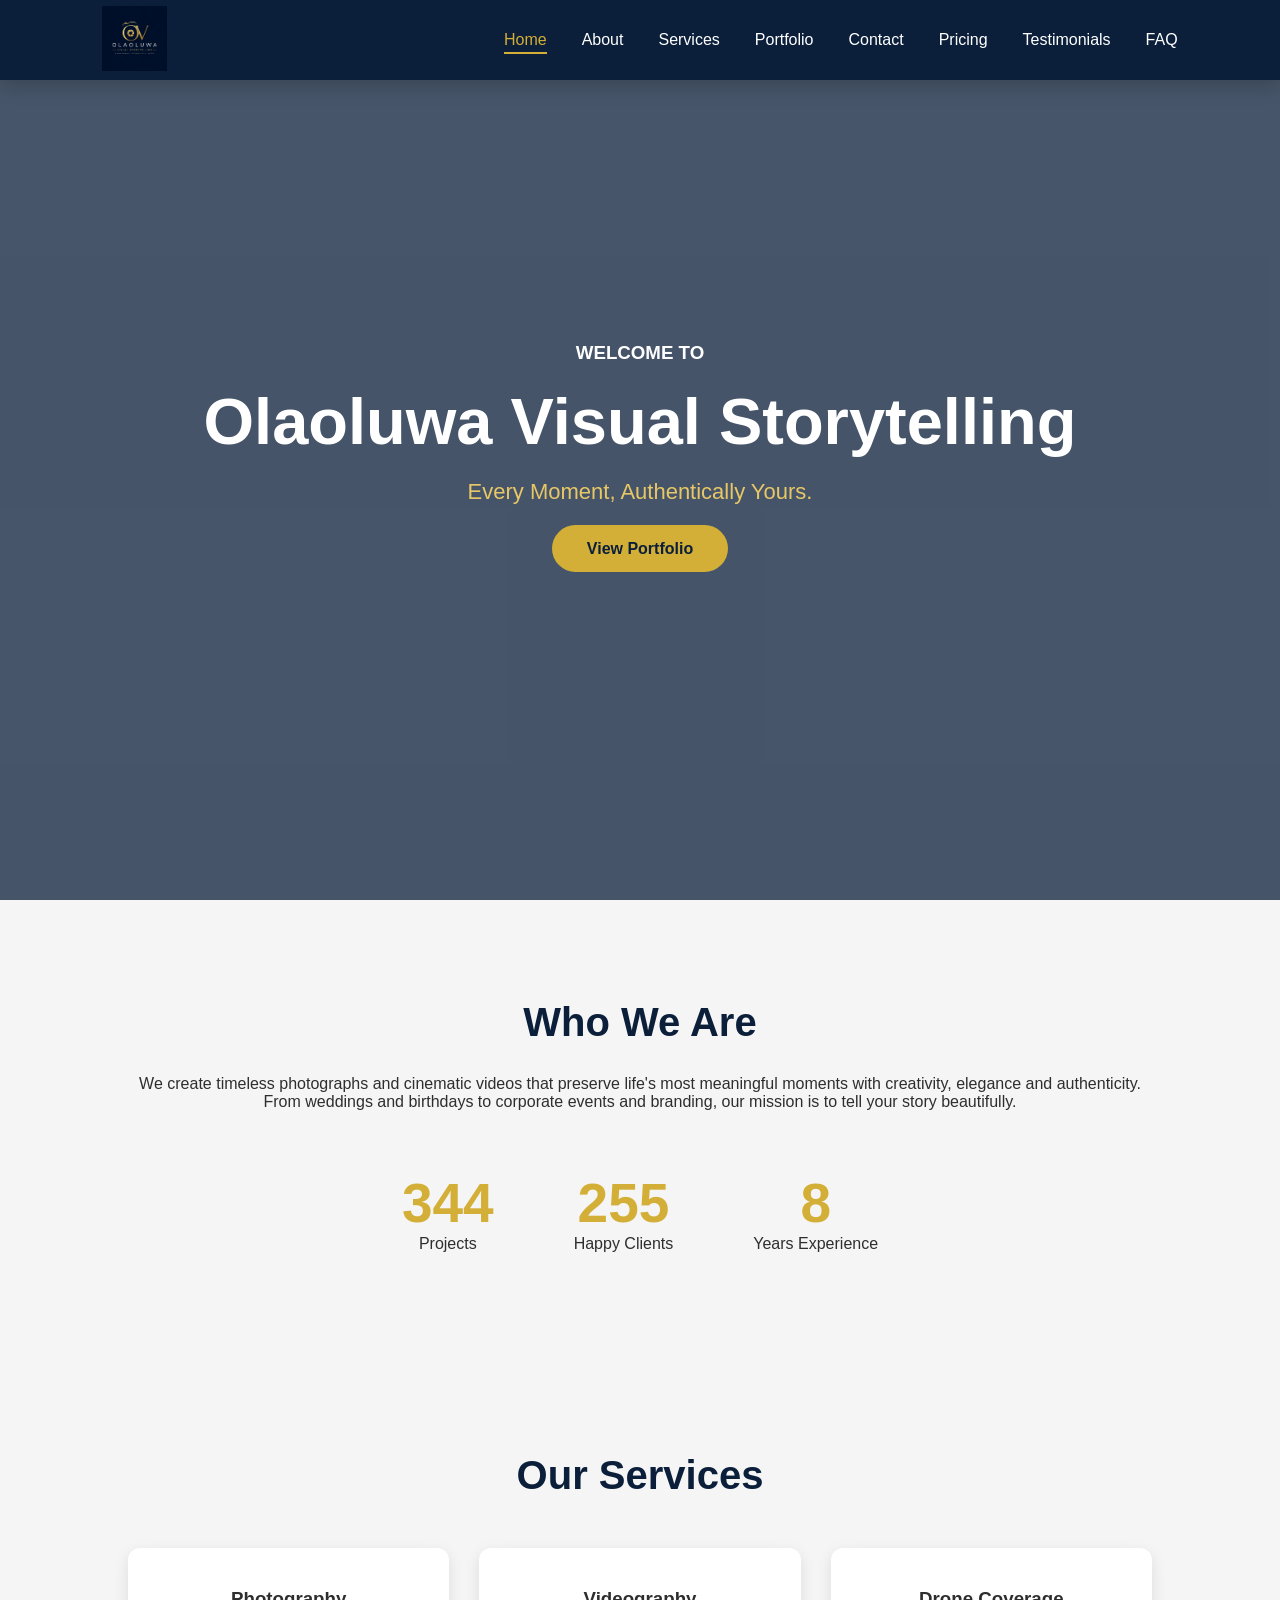
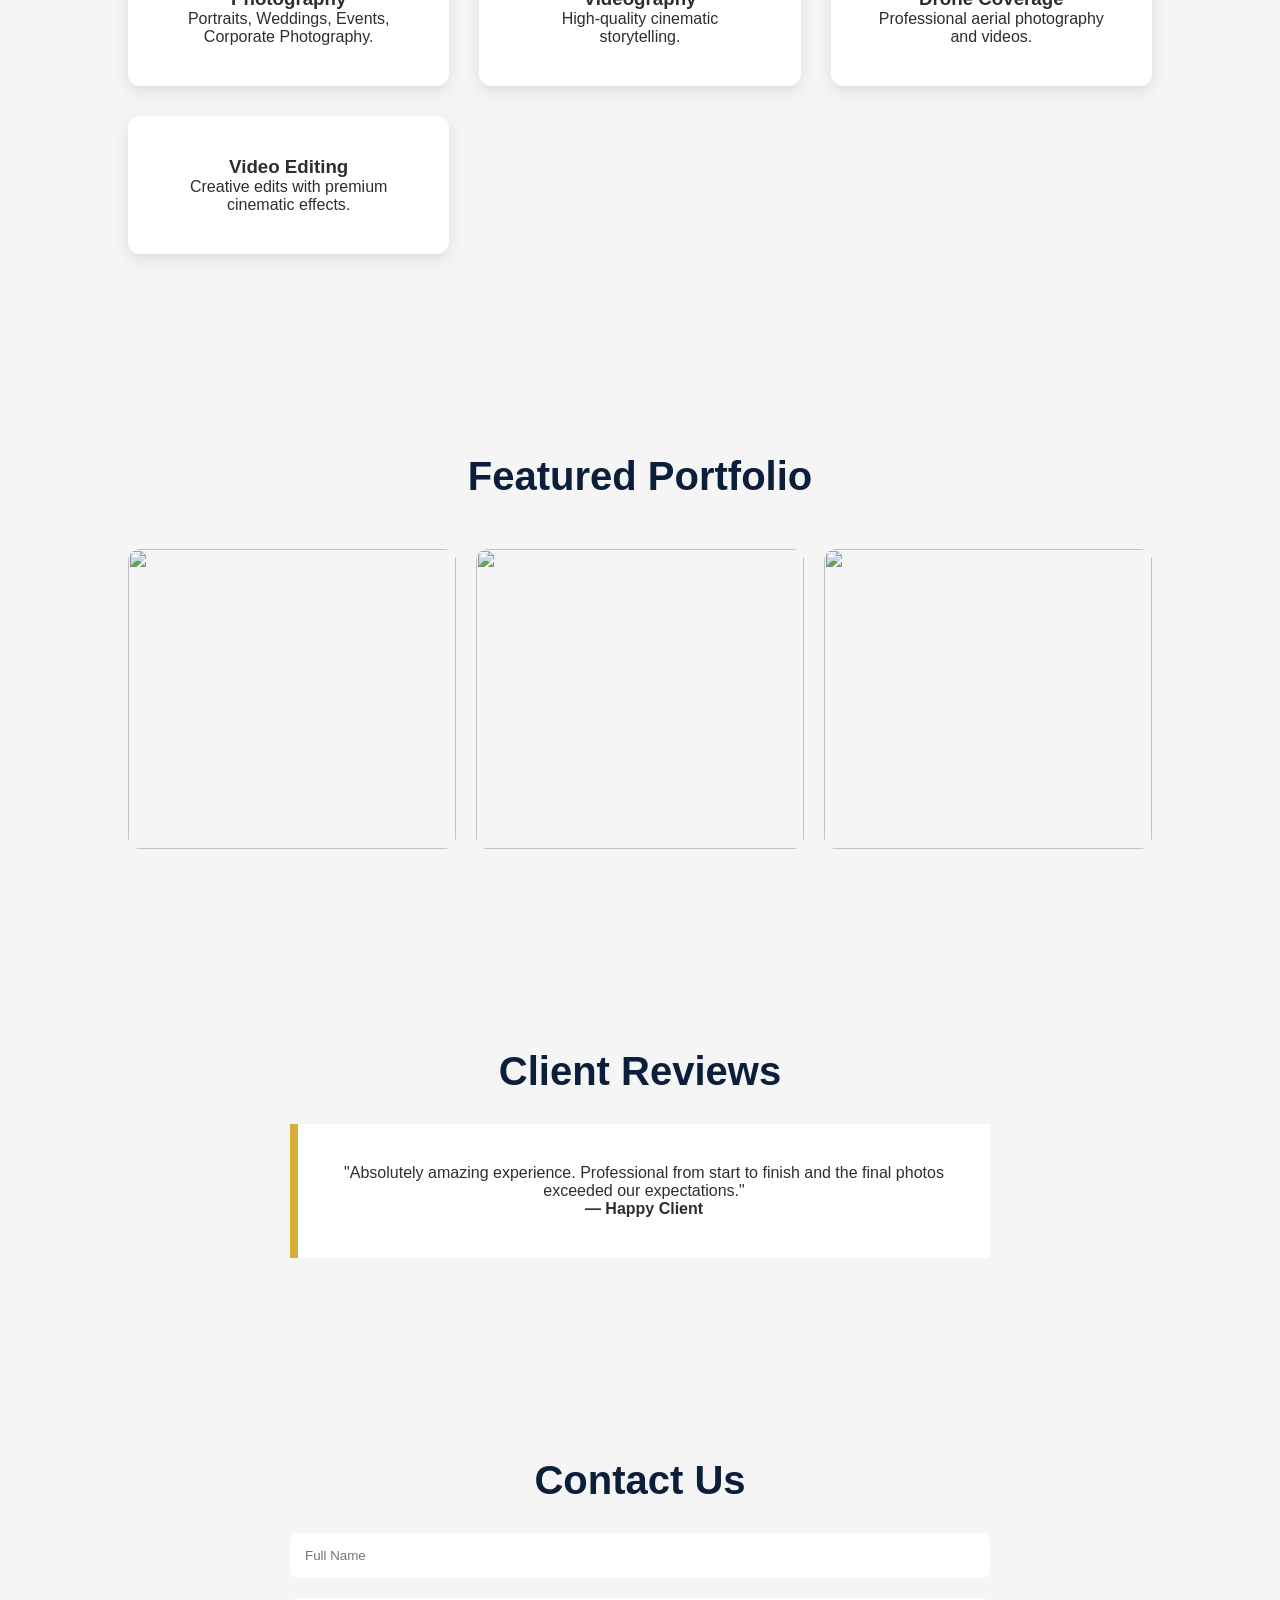
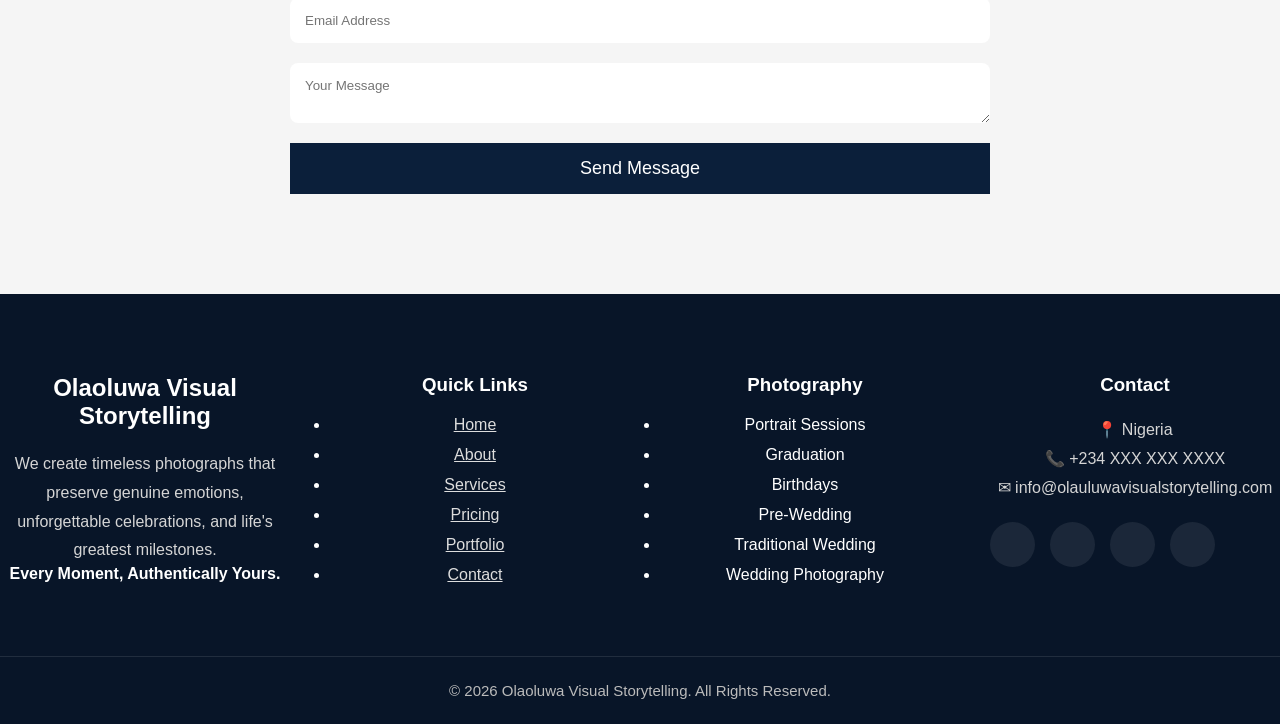
==== index.html @ 1d3e7df7 "Initial commit" ====
<!DOCTYPE html>
<html lang="en">
<head>
<meta charset="UTF-8">
<meta name="viewport" content="width=device-width, initial-scale=1.0">
<link rel="stylesheet" href="style.css">

<script src="script.js" defer></script>
<title>Olaoluwa Visual Storytelling</title>
</head>

<body>
<header>
    <nav class="navbar">

        <a href="index.html" class="logo">
            <img src="Gallery/Olaoluwa Visual Stroytelling Logo.png" alt="Olaoluwa Visual Storytelling">
        </a>

        <ul class="nav-menu">
            <li><a href="index.html" class="active">Home</a></li>
            <li><a href="about.html">About</a></li>
            <li><a href="services.html">Services</a></li>
            <li><a href="portfolio.html">Portfolio</a></li>
            <li><a href="contact.html">Contact</a></li>
                     <li><a href="pricing.html">Pricing</a></li>
<li><a href="testimonials.html">Testimonials</a></li>
<li><a href="faq.html">FAQ</a></li>
        </ul>

        <div class="hamburger">
            <span></span>
            <span></span>
            <span></span>
        </div>

    </nav>


<section class="hero" id="home">

<div class="overlay"></div>

<div class="hero-content">

<h3>WELCOME TO</h3>

<h1>Olaoluwa Visual Storytelling</h1>

<p>Every Moment, Authentically Yours.</p>

<a href="#portfolio" class="btn">View Portfolio</a>

</div>

</section>

</header>

<section class="about section" id="about">

<h2>Who We Are</h2>

<p>
We create timeless photographs and cinematic videos that preserve life's
most meaningful moments with creativity, elegance and authenticity.
From weddings and birthdays to corporate events and branding,
our mission is to tell your story beautifully.
</p>

<div class="stats">

<div>
<h3 class="counter" data-target="500">0</h3>
<p>Projects</p>
</div>

<div>
<h3 class="counter" data-target="350">0</h3>
<p>Happy Clients</p>
</div>

<div>
<h3 class="counter" data-target="8">0</h3>
<p>Years Experience</p>
</div>

</div>

</section>

<section class="services section" id="services">

<h2>Our Services</h2>

<div class="cards">

<div class="card">
<i class="fas fa-camera"></i>
<h3>Photography</h3>
<p>Portraits, Weddings, Events, Corporate Photography.</p>
</div>

<div class="card">
<i class="fas fa-video"></i>
<h3>Videography</h3>
<p>High-quality cinematic storytelling.</p>
</div>

<div class="card">
<i class="fas fa-drone"></i>
<h3>Drone Coverage</h3>
<p>Professional aerial photography and videos.</p>
</div>

<div class="card">
<i class="fas fa-film"></i>
<h3>Video Editing</h3>
<p>Creative edits with premium cinematic effects.</p>
</div>

</div>

</section>

<section class="portfolio section" id="portfolio">

<h2>Featured Portfolio</h2>

<div class="gallery">

<img src="https://encrypted-tbn0.gstatic.com/images?q=tbn:ANd9GcQ8aDJyJ11moygr20WHxq9GKdQtR6L0SjF3IwXy07OeAa0_bsZaa1ojc4--&s=10">
<img src="https://encrypted-tbn0.gstatic.com/images?q=tbn:ANd9GcTCYCrNBDdiE0LdQ1OOm6hrvj4BPEnAujnczR9GAXbtsUfzpv56OS9RBpEW&s=10">
<img src="https://encrypted-tbn0.gstatic.com/images?q=tbn:ANd9GcRexFl3plshlM2jUIyfw8EkBdWuccm7KA0WdPEcrAhLu2bkmXc-bbzlHmE2&s=10"
<img src="images/portfolio4.jpg">

</div>

</section>

<section class="testimonial section">

<h2>Client Reviews</h2>

<div class="testimonial-box">

<p>
"Absolutely amazing experience.
Professional from start to finish and the final photos exceeded our expectations."
</p>

<h4>— Happy Client</h4>

</div>

</section>

<section class="contact section" id="contact">

<h2>Contact Us</h2>

<form>

<input type="text" placeholder="Full Name">

<input type="email" placeholder="Email Address">

<textarea placeholder="Your Message"></textarea>

<button>Send Message</button>

</form>

</section>

<footer>

        <div class="container footer-grid">

            <div class="footer-about">

                <h2>Olaoluwa Visual Storytelling</h2>

                <p>

                    We create timeless photographs that preserve genuine
                    emotions, unforgettable celebrations, and life's
                    greatest milestones.

                </p>

                <h4>
                    Every Moment, Authentically Yours.
                </h4>

            </div>





            <div class="footer-links">

                <h3>Quick Links</h3>

                <ul>

                    <li><a href="index.html">Home</a></li>

                    <li><a href="about.html">About</a></li>

                    <li><a href="services.html">Services</a></li>

                    <li><a href="pricing.html">Pricing</a></li>

                    <li><a href="portfolio.html">Portfolio</a></li>

                    <li><a href="contact.html">Contact</a></li>

                </ul>

            </div>





            <div class="footer-services">

                <h3>Photography</h3>

                <ul>

                    <li>Portrait Sessions</li>

                    <li>Graduation</li>

                    <li>Birthdays</li>

                    <li>Pre-Wedding</li>

                    <li>Traditional Wedding</li>

                    <li>Wedding Photography</li>

                </ul>

            </div>





            <div class="footer-contact">

                <h3>Contact</h3>

                <p>📍 Nigeria</p>

                <p>📞 +234 XXX XXX XXXX</p>

                <p>✉ info@olauluwavisualstorytelling.com</p>

                <div class="social-icons">

                    <a href="#">
                        <i class="fab fa-facebook-f"></i>
                    </a>

                    <a href="#">
                        <i class="fab fa-instagram"></i>
                    </a>

                    <a href="#">
                        <i class="fab fa-x-twitter"></i>
                    </a>

                    <a href="#">
                        <i class="fab fa-youtube"></i>
                    </a>

                </div>

            </div>

        </div>





        <div class="copyright">

            <p>

                © 2026 Olaoluwa Visual Storytelling.
                All Rights Reserved.

            </p>

        </div>

    </footer>

<script src="script.js"></script>

</body>
</html>
---- style.css ----
*{
margin:0;
padding:0;
box-sizing:border-box;
font-family:'Poppins',sans-serif;
}

html{
scroll-behavior:smooth;
}

body{
background:#F5F5F5;
color:#2E2E2E;
}

.navbar{
    position:fixed;
    top:0;
    left:0;
    width:100%;
    height:80px;
    background:#0B1F3A;
    display:flex;
    justify-content:space-between;
    align-items:center;
    padding:0 8%;
    z-index:1000;
    box-shadow:0 5px 20px rgba(0,0,0,.2);
}
.pricing-categories{

    padding:100px 0;

    background:#F5F5F5;

}

.category-grid{

    display:grid;

    grid-template-columns:repeat(auto-fit,minmax(320px,1fr));

    gap:35px;

}

.category-card{

    background:#fff;

    border-radius:15px;

    overflow:hidden;

    box-shadow:0 10px 30px rgba(0,0,0,.08);

    transition:.4s;

    text-align:center;

}

.category-card:hover{

    transform:translateY(-10px);

}

.category-card img{

    width:100%;

    height:250px;

    object-fit:cover;

}

.category-card h3{

    margin:25px 0 15px;

    color:#0B1F3A;

    font-size:28px;

}

.category-card p{

    padding:0 25px;

    color:#666;

    line-height:1.8;

}

.category-card .btn{

    display:inline-block;

    margin:30px 0;

    padding:14px 35px;

    background:#D4AF37;

    color:#0B1F3A;

    border-radius:40px;

    text-decoration:none;

    font-weight:600;

    transition:.3s;

}

.category-card .btn:hover{

    background:#0B1F3A;

    color:#fff;

}

.logo img{
    height:60px;
}

.nav-menu{
    display:flex;
    list-style:none;
    gap:35px;
}

.nav-menu li{
    list-style:none;
}

.nav-menu a{
    color:#fff;
    text-decoration:none;
    font-size:16px;
    font-weight:500;
    transition:.3s;
    position:relative;
}

.nav-menu a:hover,
.nav-menu a.active{
    color:#D4AF37;
}

.nav-menu a::after{
    content:"";
    position:absolute;
    left:0;
    bottom:-6px;
    width:0;
    height:2px;
    background:#D4AF37;
    transition:.3s;
}

.nav-menu a:hover::after,
.nav-menu a.active::after{
    width:100%;
}

/* Hamburger */

.hamburger{
    display:none;
    flex-direction:column;
    cursor:pointer;
}

.hamburger span{
    width:28px;
    height:3px;
    background:#fff;
    margin:4px;
    transition:.3s;
}


@media(max-width:768px){

.navbar{
    padding:0 20px;
}

.hamburger{
    display:flex;
}

.nav-menu{
    position:absolute;
    top:80px;
    left:-100%;
    width:100%;
    background:#0B1F3A;
    flex-direction:column;
    text-align:center;
    transition:.4s;
    gap:0;
}

.nav-menu li{
    padding:20px 0;
    border-top:1px solid rgba(255,255,255,.1);
}

.nav-menu.active{
    left:0;
}

}
.logo img{
height:65px;
}

.nav-links{
display:flex;
list-style:none;
}

.nav-links li{
margin-left:30px;
}

.nav-links a{
color:white;
text-decoration:none;
font-weight:500;
transition:.4s;
}

.nav-links a:hover{
color:#D4AF37;
}

.hero{
height:100vh;
background:url(images/hero.jpg) center/cover;
display:flex;
justify-content:center;
align-items:center;
position:relative;
}

.overlay{
position:absolute;
width:100%;
height:100%;
background:rgba(11,31,58,.75);
}

.hero-content{
position:relative;
text-align:center;
color:white;
}

.hero h1{
font-size:65px;
margin:20px 0;
}

.hero p{
font-size:22px;
margin-bottom:35px;
color:#E8C766;
}

.btn{
padding:15px 35px;
background:#D4AF37;
color:#0B1F3A;
text-decoration:none;
font-weight:bold;
border-radius:50px;
transition:.4s;
}

.btn:hover{
background:#E8C766;
}

.section{
padding:100px 10%;
text-align:center;
}

.section h2{
font-size:40px;
color:#0B1F3A;
margin-bottom:30px;
}

.stats{
display:flex;
justify-content:center;
gap:80px;
margin-top:60px;
}

.counter{
font-size:55px;
color:#D4AF37;
}

.cards{
display:grid;
grid-template-columns:repeat(auto-fit,minmax(250px,1fr));
gap:30px;
margin-top:50px;
}

.card{
background:white;
padding:40px;
border-radius:12px;
box-shadow:0 5px 15px rgba(0,0,0,.1);
transition:.4s;
}

.card:hover{
transform:translateY(-10px);
}

.card i{
font-size:50px;
color:#D4AF37;
margin-bottom:20px;
}

.gallery{
display:grid;
grid-template-columns:repeat(auto-fit,minmax(280px,1fr));
gap:20px;
margin-top:50px;
}

.gallery img{
width:100%;
height:300px;
object-fit:cover;
border-radius:12px;
transition:.5s;
}

.gallery img:hover{
transform:scale(1.05);
}

.testimonial-box{
background:white;
padding:40px;
border-left:8px solid #D4AF37;
max-width:700px;
margin:auto;
}

form{
display:flex;
flex-direction:column;
gap:20px;
max-width:700px;
margin:auto;
}

input,textarea{
padding:15px;
border:none;
border-radius:8px;
}

button{
padding:15px;
background:#0B1F3A;
color:white;
border:none;
cursor:pointer;
font-size:18px;
}

button:hover{
background:#D4AF37;
color:#0B1F3A;
}

footer{
background:#111111;
color:white;
padding:30px;
text-align:center;
}

.menu-btn{
display:none;
color:white;
font-size:30px;
}

@media(max-width:768px){

.nav-links{
display:none;
}

.menu-btn{
display:block;
}

.hero h1{
font-size:38px;
}

.stats{
flex-direction:column;
gap:30px;
}

}
footer{

    background:#081528;
    color:#fff;
    padding:80px 0 0;

}

.footer-grid{

    display:grid;
    grid-template-columns:repeat(auto-fit,minmax(250px,1fr));
    gap:40px;

}

.footer-grid h2,
.footer-grid h3{

    color:var(--gold);
    margin-bottom:20px;

}

.footer-grid p{

    color:#d5d5d5;
    line-height:1.8;

}

.footer-grid ul{

    padding:0;

}

.footer-grid ul li{

    margin-bottom:12px;

}

.footer-grid ul li a{

    color:#ddd;
    transition:.3s;

}

.footer-grid ul li a:hover{

    color:var(--gold);
    padding-left:8px;

}

.social-icons{

    display:flex;
    gap:15px;
    margin-top:20px;

}

.social-icons a{

    width:45px;
    height:45px;
    border-radius:50%;
    background:rgba(255,255,255,.08);
    display:flex;
    justify-content:center;
    align-items:center;
    color:#fff;
    font-size:18px;
    transition:.3s;

}

.social-icons a:hover{

    background:var(--gold);
    color:var(--navy);
    transform:translateY(-5px);

}

/*=========================================
    COPYRIGHT
==========================================*/

.copyright{

    margin-top:60px;
    padding:25px;
    text-align:center;
    border-top:1px solid rgba(255,255,255,.1);

}

.copyright p{

    color:#bbb;
    font-size:15px;

}

/*=========================================
    FADE ANIMATION
==========================================*/

@keyframes fadeUp{

    from{

        opacity:0;
        transform:translateY(40px);

    }

    to{

        opacity:1;
        transform:translateY(0);

    }

}

.photo-hero,
.intro,
.pricing-section,
.newsletter,
.cta{

    animation:fadeUp .8s ease;

}

/*=========================================
    RESPONSIVE
==========================================*/

@media(max-width:992px){

.hero-content h1{

    font-size:52px;

}

.section-title h2,
.intro h2{

    font-size:34px;

}

.newsletter-content{

    text-align:center;
    justify-content:center;

}

}

@media(max-width:768px){

.photo-hero{

    height:70vh;
    background-attachment:scroll;

}

.hero-content h1{

    font-size:40px;

}

.hero-content p{

    font-size:18px;

}

.section-title h2,
.intro h2{

    font-size:30px;

}

.pricing-grid{

    grid-template-columns:1fr;

}

.featured{

    transform:none;

}

.featured:hover{

    transform:translateY(-10px);

}

.newsletter-form{

    flex-direction:column;
    align-items:center;

}

.newsletter-form input{

    width:100%;

}

.newsletter-form button{

    width:100%;

}

.footer-grid{

    text-align:center;

}

.social-icons{

    justify-content:center;

}

.cta h2{

    font-size:34px;

}

}

@media(max-width:480px){

.hero-content h1{

    font-size:32px;

}

.hero-content p{

    font-size:16px;

}

.hero-btn{

    padding:14px 30px;
    font-size:15px;

}

.pricing-card{

    padding:30px 20px;

}

.pricing-card h1{

    font-size:40px;

}

.pricing-card h3{

    font-size:24px;

}

.newsletter-content h2{

    font-size:30px;

}

}
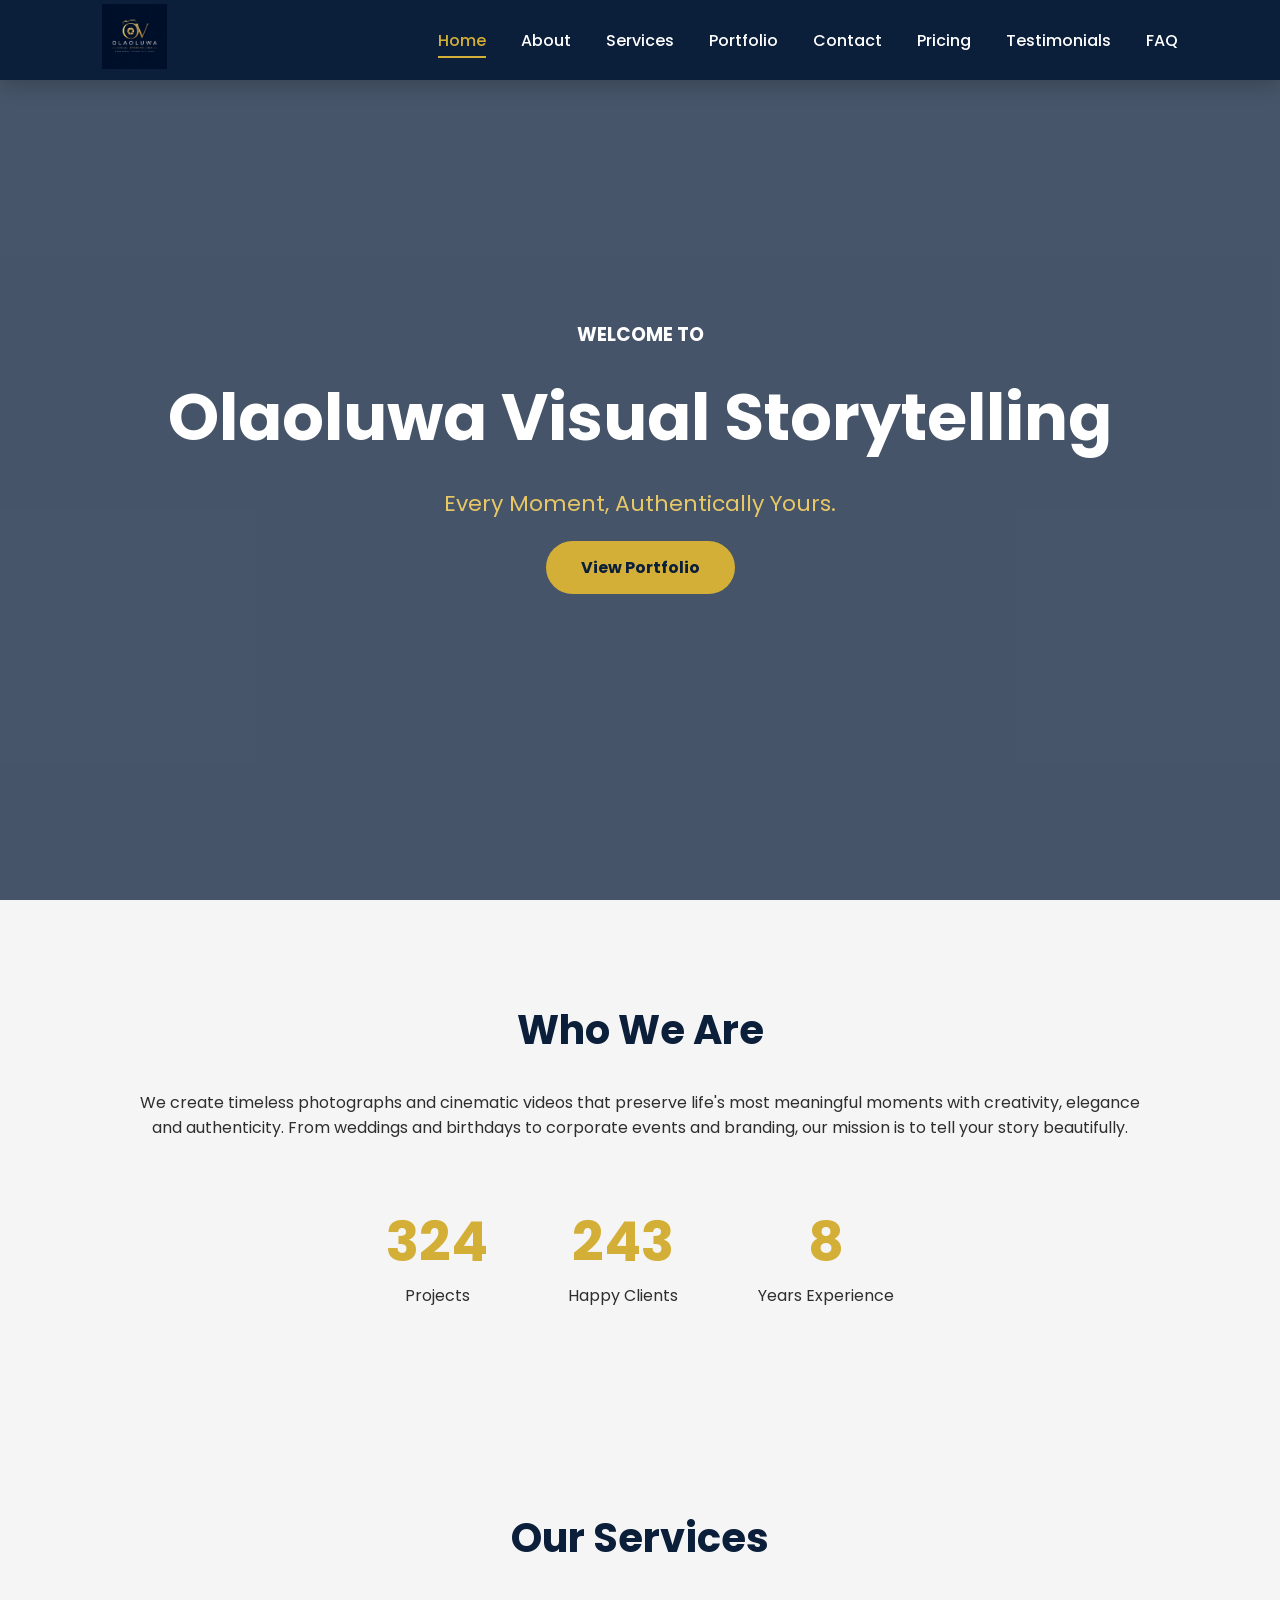
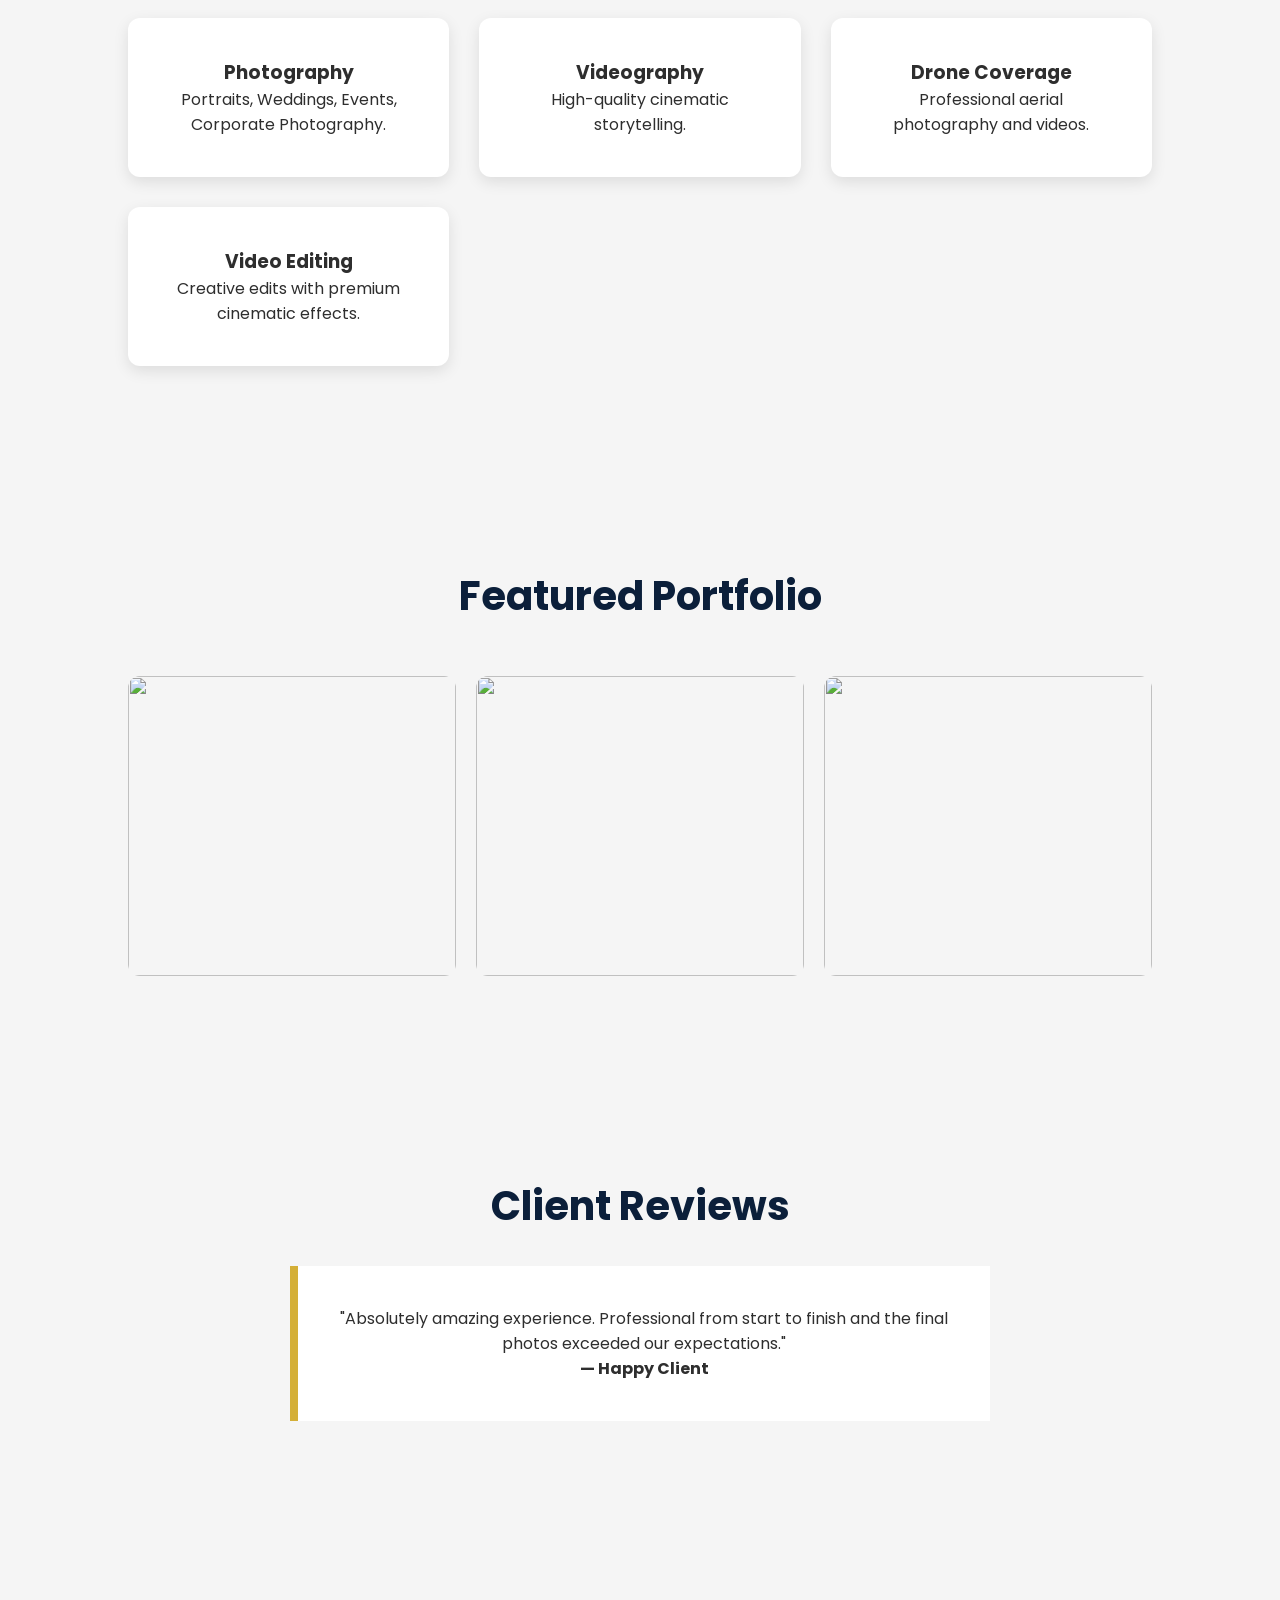
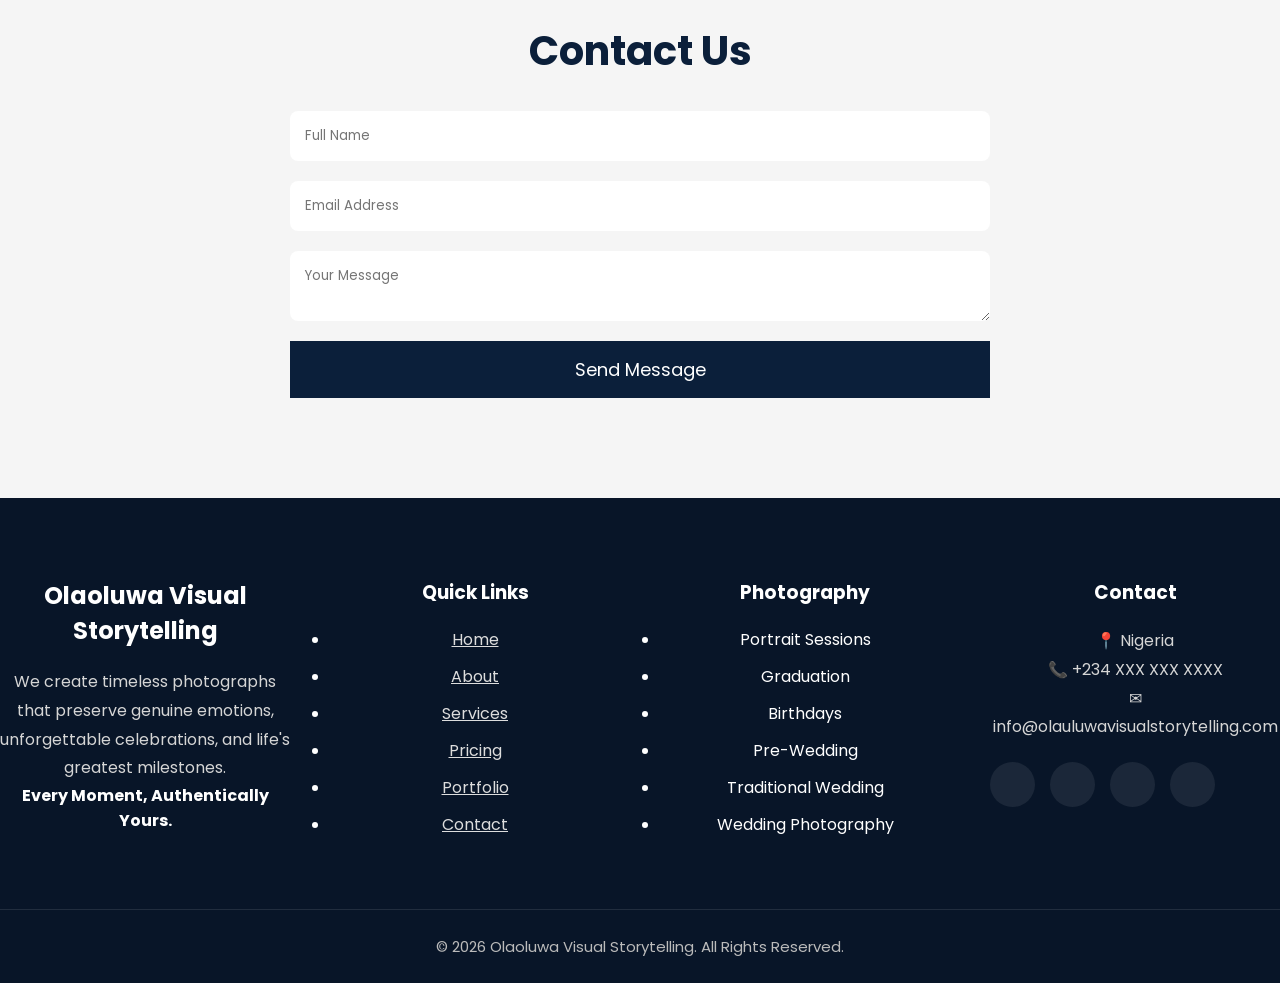
==== commit 0d564fbb: "Update" ====
--- a/index.html
+++ b/index.html
@@ -7,6 +7,8 @@
 
 <script src="script.js" defer></script>
 <title>Olaoluwa Visual Storytelling</title>
+<link rel="icon" type="image/x-icon" href="Gallery/Olaoluwa Visual Storytelling Logo.png">
+<link href="https://fonts.googleapis.com/css2?family=Poppins:wght@300;400;500;600;700&amp;display=swap" rel="stylesheet">
 </head>
 
 <body>
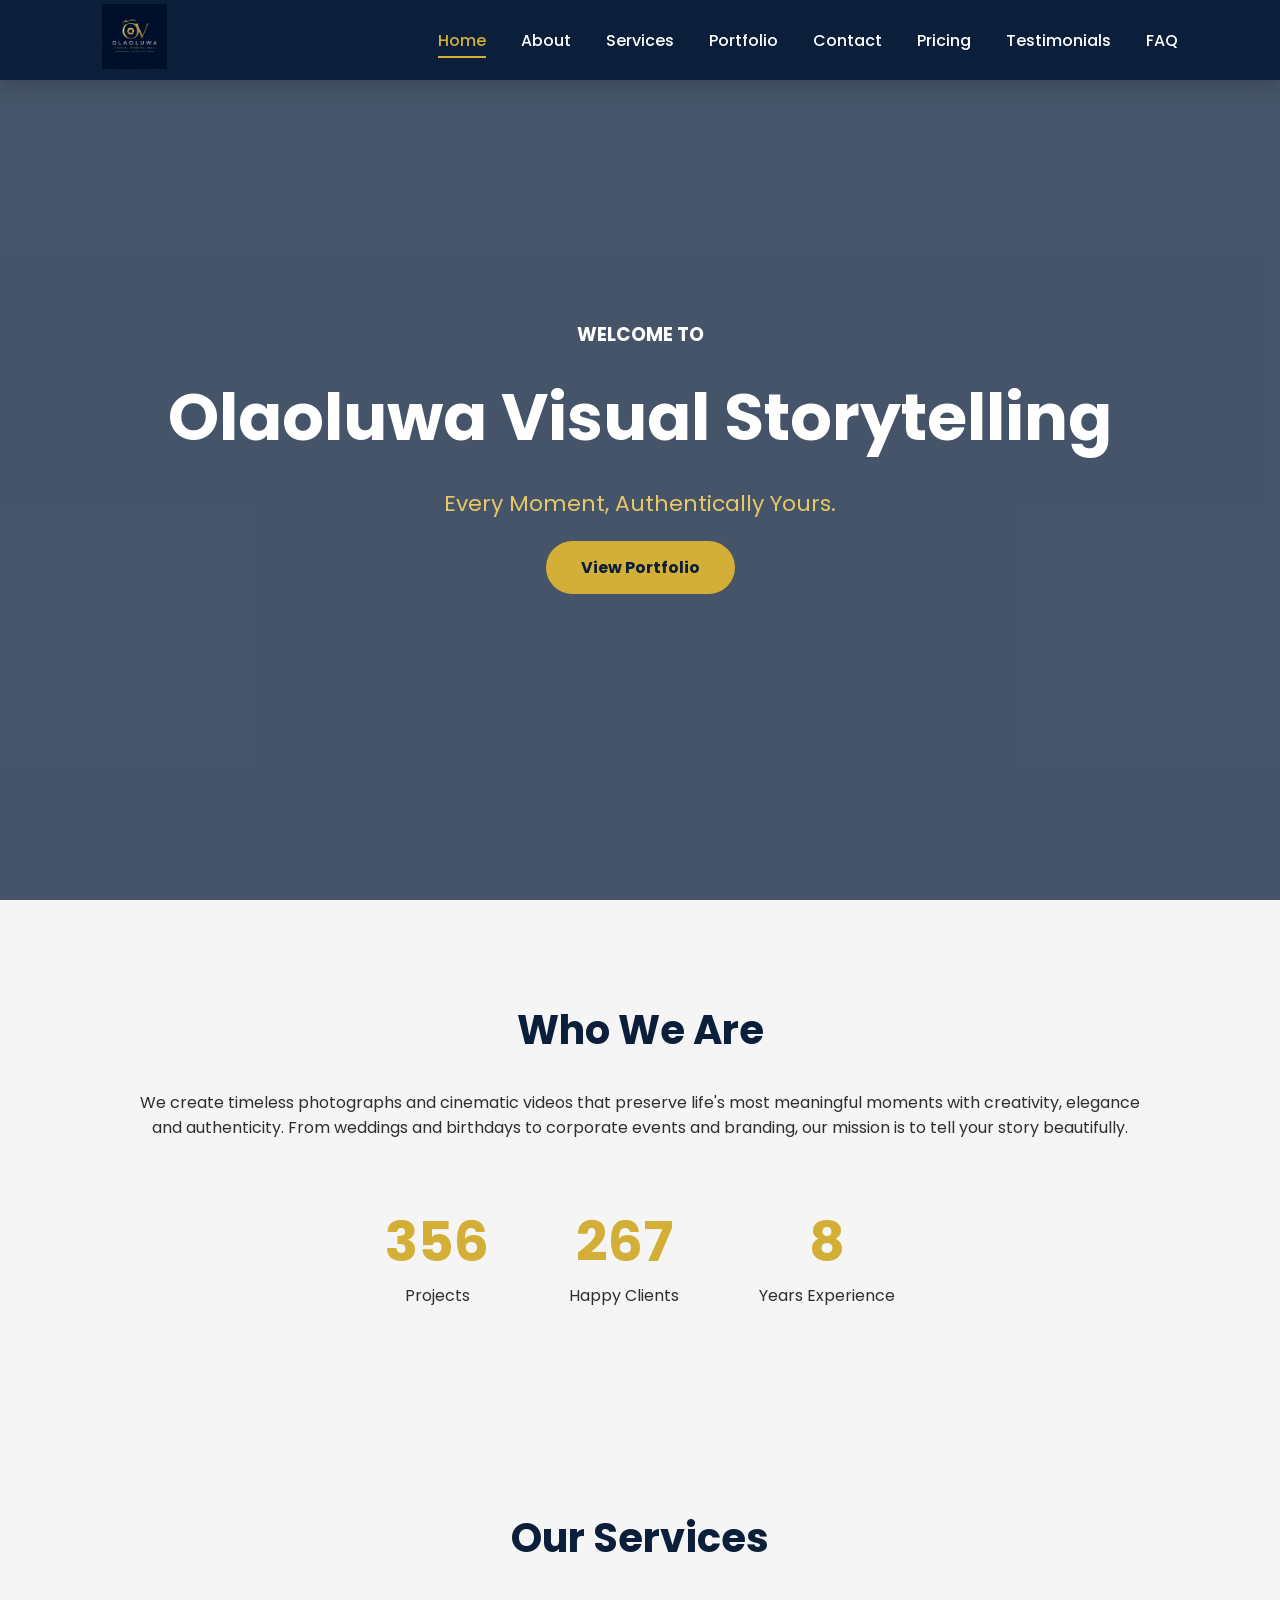
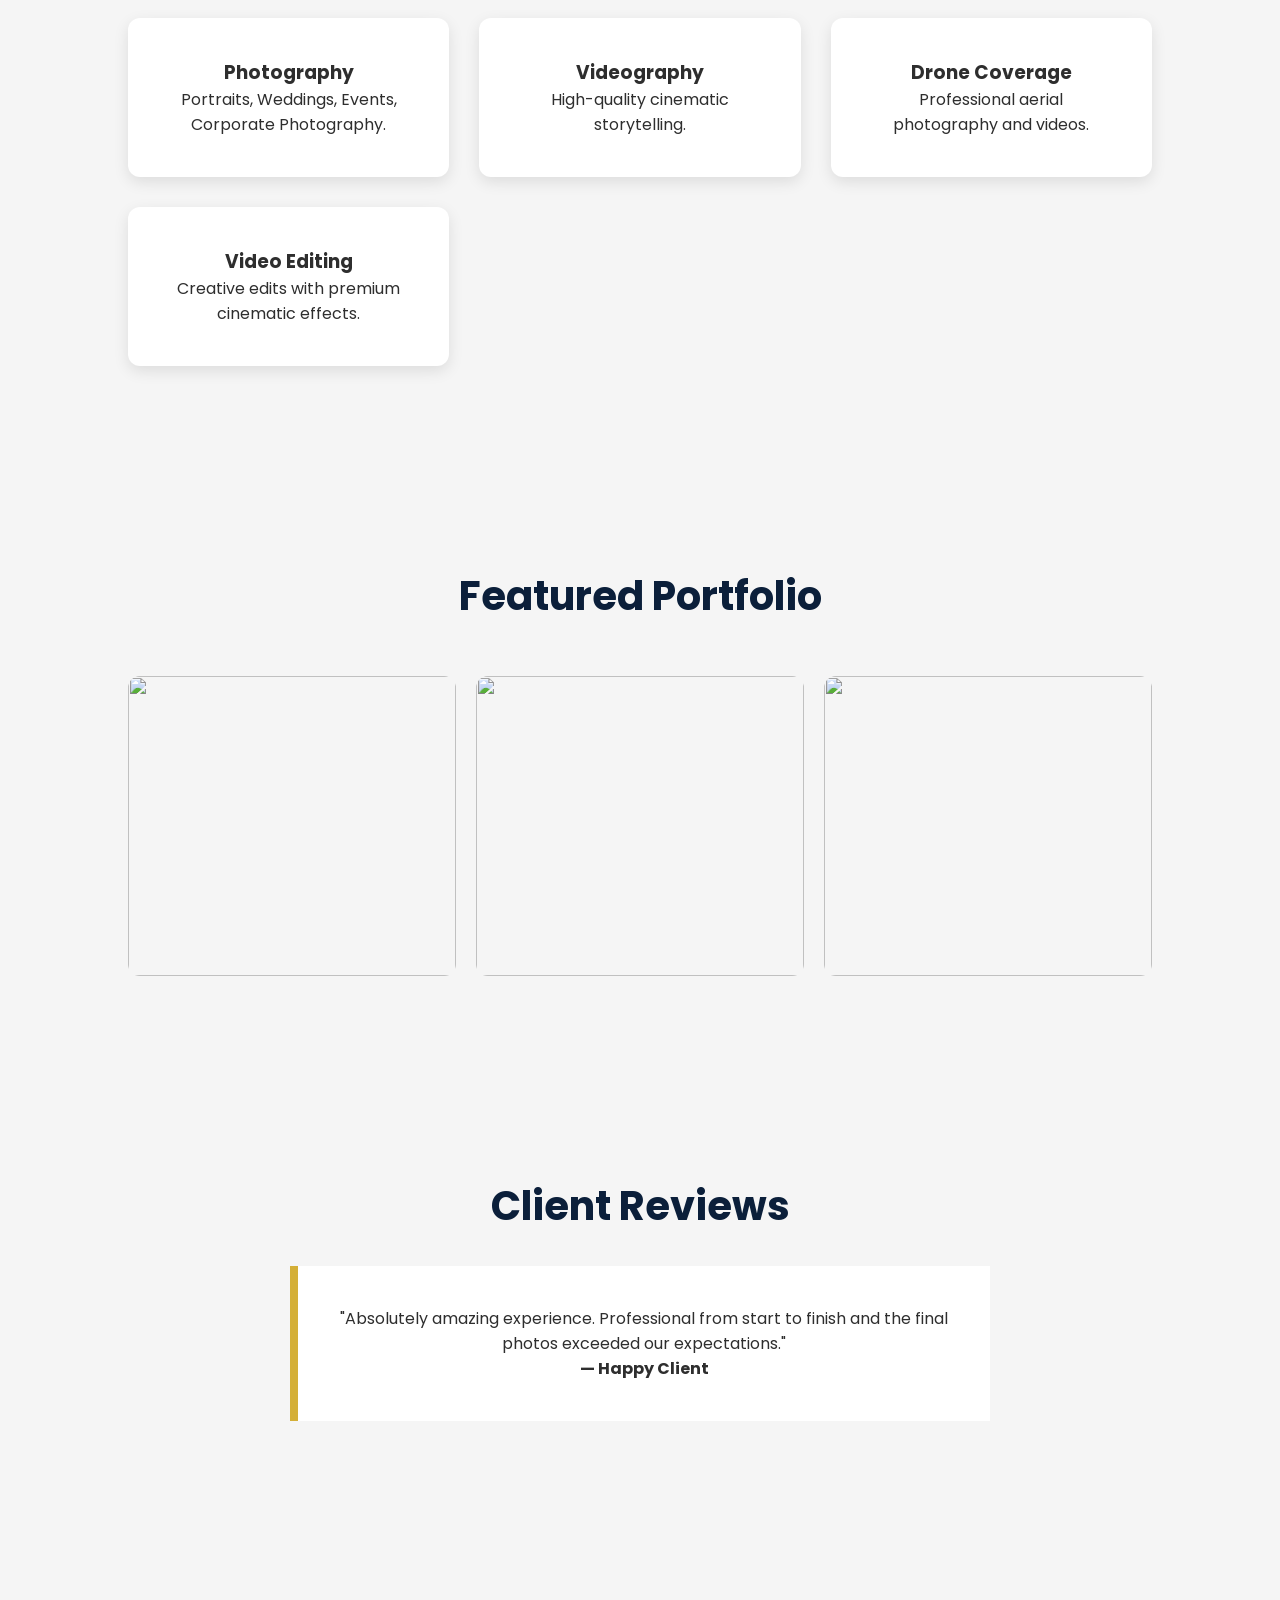
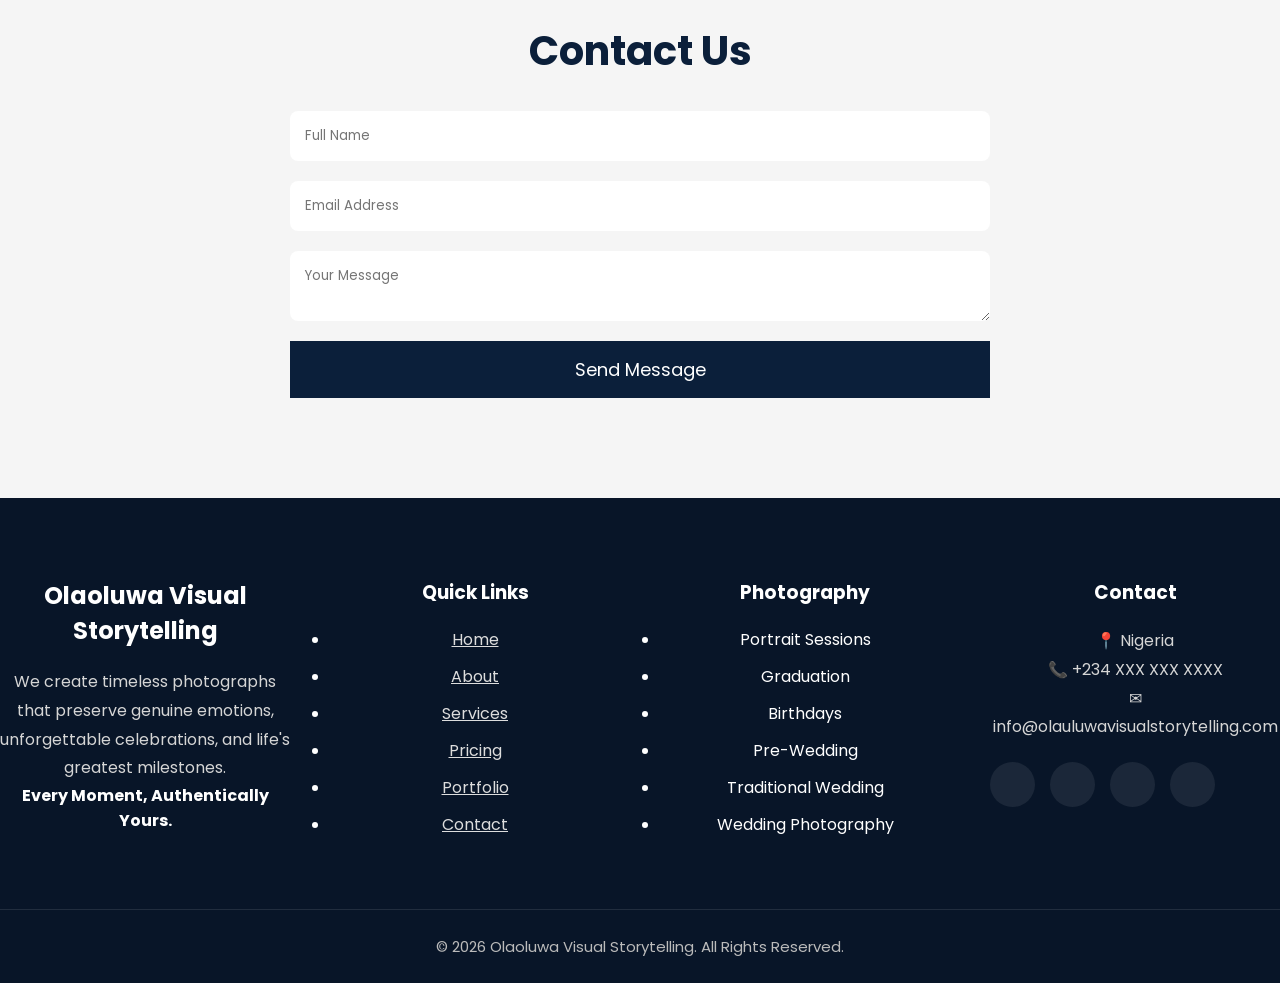
==== commit ab065b77: "favicon added" ====
--- a/index.html
+++ b/index.html
@@ -7,7 +7,7 @@
 
 <script src="script.js" defer></script>
 <title>Olaoluwa Visual Storytelling</title>
-<link rel="icon" type="image/x-icon" href="Gallery/Olaoluwa Visual Storytelling Logo.png">
+<link rel="icon" type="image/x-icon" href="Gallery/Olaoluwa Visual Stroytelling Logo.png">
 <link href="https://fonts.googleapis.com/css2?family=Poppins:wght@300;400;500;600;700&amp;display=swap" rel="stylesheet">
 </head>
 
